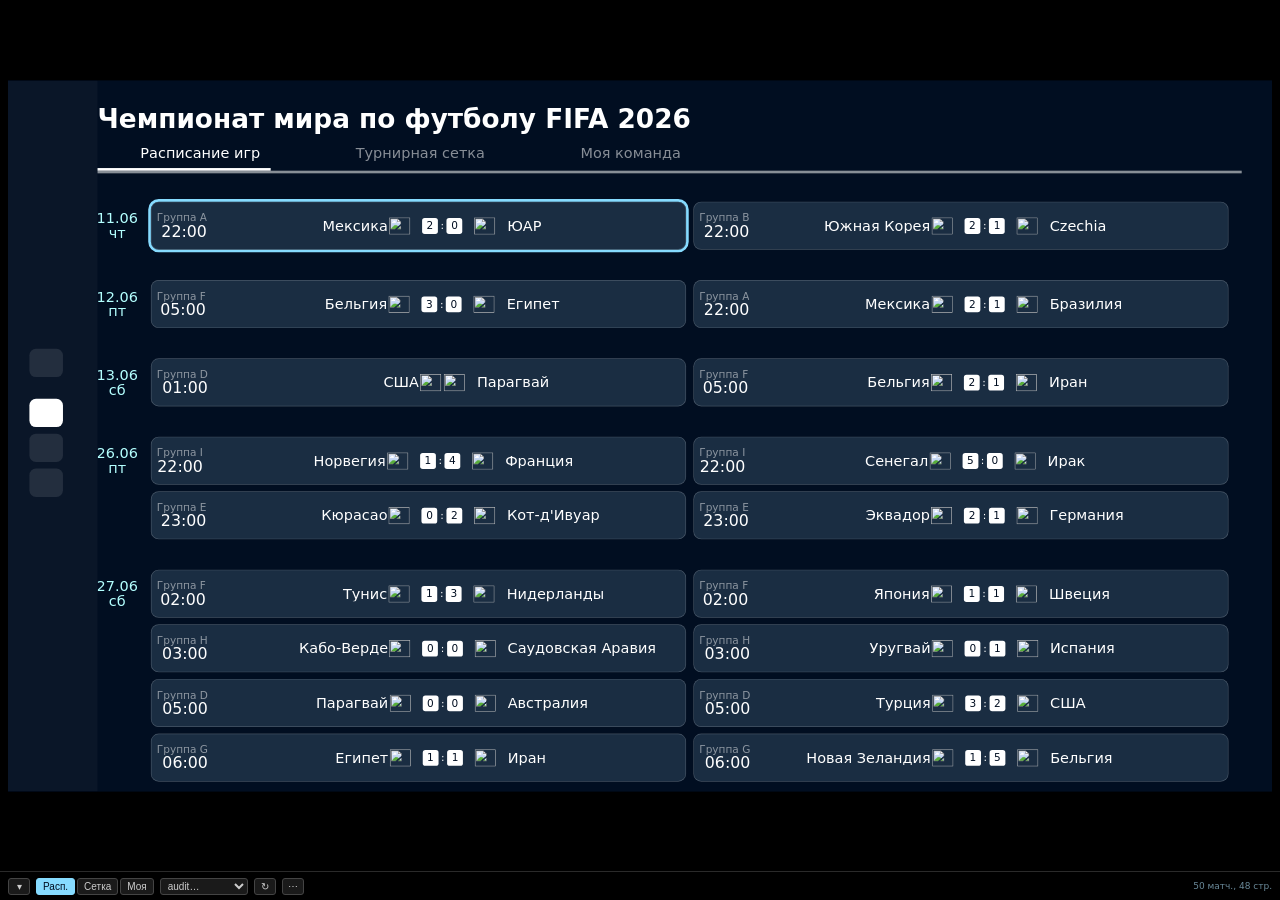
==== ui/1920/index.html @ f9c08456 "Initial FIFA 2026 Samsung TV UI reference demo. Interactive preview of schedule, bracket, my team, a" ====
<!DOCTYPE html>
<html lang="ru">
<head>
  <meta charset="UTF-8">
  <meta name="viewport" content="width=1920">
  <title>ЧМ FIFA 2026 — sport shell (preview)</title>
  <link rel="stylesheet" href="css/tokens.css">
  <link rel="stylesheet" href="css/base.css">
  <link rel="stylesheet" href="css/sport.css">
  <link rel="stylesheet" href="css/schedule.css">
  <link rel="stylesheet" href="css/bracket.css">
  <link rel="stylesheet" href="css/broadcast.css">
  <link rel="stylesheet" href="css/my-team.css">
</head>
<body class="dev-mode">

  <div id="tv-viewport">
    <div id="tv-stage">
      <div id="sport_root" class="screen">
        <div id="sport_rail">
          <div id="sport_rail_buttons">
            <div id="btn_sport_back" aria-hidden="true"></div>
            <button type="button" id="btn_sport_rail_schedule" class="sport-rail-btn"></button>
            <button type="button" id="btn_sport_rail_bracket" class="sport-rail-btn"></button>
            <button type="button" id="btn_sport_rail_my_team" class="sport-rail-btn"></button>
          </div>
        </div>

        <h1 id="tv_sport_title">Чемпионат мира по футболу FIFA 2026</h1>

        <div id="sport_tabs_container">
          <div id="sport_tab_track"></div>
          <div id="sport_tabs"></div>
        </div>

        <div id="sport_pager">
          <div id="sport_schedule_root" class="sport-page" data-page="schedule">
            <div id="rv_sport_schedule"></div>
            <div id="sport_schedule_error_container" class="preview-hidden">
              <div id="tv_schedule_error">Не удалось загрузить расписание</div>
              <button type="button" id="btn_schedule_retry">Повторить</button>
            </div>
            <button type="button" id="btn_schedule_scroll_top" class="preview-hidden">Вверх</button>
          </div>
          <div id="bracket_content_container" class="sport-page preview-hidden" data-page="bracket"></div>
          <div id="sport_my_team_root" class="sport-page preview-hidden" data-page="my_team"></div>
        </div>
      </div>

      <div id="sport_sources_dialog_root" class="preview-hidden" aria-hidden="true">
        <div id="sport_sources_panel">
          <div id="sport_sources_list"></div>
        </div>
      </div>
    </div>
  </div>

  <div id="dev-panel">
    <div class="dev-bar">
      <button type="button" id="dev-collapse" class="dev-icon" title="Свернуть">▾</button>
      <div class="dev-tabs">
        <button type="button" data-screen-tab="schedule" class="active">Расп.</button>
        <button type="button" data-screen-tab="bracket">Сетка</button>
        <button type="button" data-screen-tab="my_team">Моя</button>
      </div>
      <select id="dev-audit-presets" title="Audit preset"><option value="">audit…</option></select>
      <button type="button" id="btn-broadcast-back" class="preview-hidden" title="Закрыть каналы">back</button>
      <button type="button" id="btn-reload-mocks" class="dev-icon" title="Моки">↻</button>
      <button type="button" id="dev-more-toggle" class="dev-icon" title="Ещё">⋯</button>
      <span id="dev-status">—</span>
    </div>
    <div id="dev-more" class="dev-more preview-hidden">
      <button type="button" id="btn-schedule-toggle-error">ошибка</button>
      <button type="button" id="btn-schedule-toggle-scroll-top">вверх</button>
      <button type="button" id="btn-bracket-focus-playable">play</button>
      <button type="button" id="btn-myteam-select-belgium">бельгия</button>
      <button type="button" id="btn-broadcast-show">каналы</button>
      <button type="button" id="btn-broadcast-hide">скрыть</button>
    </div>
  </div>

  <script src="../js/fifa-data.js"></script>
  <script src="../js/fifa-flag.js"></script>
  <script src="../js/fifa-schedule-mapper.js"></script>
  <script src="../js/fifa-bracket-layout.js"></script>
  <script src="../js/fifa-bracket-mapper.js"></script>
  <script src="../js/schedule-ui.js"></script>
  <script src="../js/bracket-ui.js"></script>
  <script src="../js/fifa-teams-mapper.js"></script>
  <script src="../js/fifa-my-team-filter.js"></script>
  <script src="../js/broadcast-ui.js"></script>
  <script src="../js/my-team-ui.js"></script>
  <script src="../js/sport-ui.js"></script>
  <script src="../js/sport-pointer.js"></script>
  <script src="../js/app-preview.js"></script>
  <script>AppPreview.init();</script>
</body>
</html>
---- ui/1920/css/tokens.css ----
/* dimens.xml @ 1920 (dp × 2) */
:root {
  --sport-bg: #010E21;
  --sport-rail-bg: #0A1628;
  --sport-rail-item-bg: rgba(255, 255, 255, 0.1);
  --sport-rail-item-bg-focused: #86DBFF;
  --sport-rail-item-bg-selected: #FFFFFF;
  --sport-rail-icon-default: rgba(255, 255, 255, 0.5);
  --sport-rail-icon-active: #1A2D42;

  --sport-title-text: #FFFFFF;
  --sport-tab-text: rgba(255, 255, 255, 0.53); /* #87FFFFFF */
  --sport-tab-text-selected: #FFFFFF;
  --sport-tab-indicator: #FFFFFF;
  --sport-tab-track-inactive: rgba(255, 255, 255, 0.53); /* #87FFFFFF */

  --sport-rail-width: 136px;
  --sport-content-margin-end: 46px;
  --sport-title-margin-top: 38px;
  --sport-title-text-size: 40px;
  --sport-tabs-margin-top: 20px;
  --sport-tab-text-size: 22px;
  --sport-tab-icon-size: 25px;
  --sport-tab-item-padding-h: 16px;
  --sport-tab-icon-padding-h: 10px;
  --sport-tab-icon-text-gap: 4px;
  --sport-tab-content-indicator-gap: 10px;
  --sport-tab-spacing: 64px;
  --sport-tab-indicator-height: 4px;
  --sport-pager-margin-top: 22px;

  --sport-rail-btn-width: 51px;
  --sport-rail-btn-height: 43px;
  --sport-rail-btn-radius: 10px;
  --sport-rail-btn-pad-h: 14px;
  --sport-rail-btn-pad-v: 10px;
  --sport-rail-icon-size: 25px;
  --sport-rail-back-gap: 33px;
  --sport-rail-item-gap: 10px;
  --sport-rail-offset-x: 10px;
  --sport-rail-offset-y: 20px;

  /* Schedule @ 1920 (SportScreenMetrics + dimens × 2) */
  --schedule-padding-top: 25px;
  --schedule-padding-right: 20px;
  --schedule-padding-bottom: 112px;
  --schedule-dates-column-width: 60px;
  --schedule-dates-to-main-gap: 21px;
  --schedule-date-text-size: 22px;
  --schedule-date-line-height: 22px;
  --schedule-date-text: #B3FFFFFF;
  --schedule-section-spacing: 46px;
  --schedule-grid-gap-h: 11px;
  --schedule-grid-gap-v: 10px;
  --schedule-match-card-height: 73px;
  --schedule-match-card-radius: 12px;
  --schedule-match-card-pad-v: 10px;
  --schedule-match-card-pad-h: 8px;
  --schedule-match-inner-gap: 12px;
  --schedule-match-group-size: 16px;
  --schedule-match-time-size: 24px;
  --schedule-match-team-size: 22px;
  --schedule-match-meta-gap: 0px;
  --schedule-match-meta-text: rgba(255, 255, 255, 0.5);
  --schedule-match-meta-selected: rgba(1, 14, 33, 0.5);
  --schedule-match-flag-width: 32px;
  --schedule-match-flag-height: 26px;
  --schedule-match-flag-pad-v: 4px;
  --schedule-match-flag-pad-h: 2px;
  --schedule-match-flag-margin: 16px;
  --schedule-match-card-border: 1px;
  --schedule-match-card-border-color: rgba(255, 255, 255, 0.2);
  --schedule-match-bg-available: #1A2D42;
  --schedule-match-bg-future: #2A4057;
  --schedule-match-bg-live: #BEE0C2;
  --schedule-match-bg-selected: #FFFFFF;
  --schedule-match-text-available: #FFFFFF;
  --schedule-match-text-future: #A6FFFFFF;
  --schedule-match-text-live: #1A2D42;
  --schedule-match-text-selected: #010E21;
  --schedule-match-focus-border: 4px;
  --schedule-match-focus-color: #86DBFF;
  --schedule-score-box-height: 24px;
  --schedule-score-box-min-width: 24px;
  --schedule-score-box-pad-h: 6px;
  --schedule-score-box-radius: 4px;
  --schedule-score-text-size: 16px;
  --schedule-score-colon-margin: 4px;
  --schedule-score-box-bg: #FFFFFF;
  --schedule-score-digit-text: #010E21;
  --schedule-play-icon-size: 48px;
  --schedule-placeholder-text: #80FFFFFF;

  /* Bracket @ 1920 */
  --bracket-cell-width: 222px;
  --bracket-cell-height: 90px;
  --bracket-cell-radius: 12px;
  --bracket-cell-pad-v: 12px;
  --bracket-cell-pad-h: 16px;
  --bracket-cell-inner-gap: 16px;
  --bracket-meta-text-size: 18px;
  --bracket-team-text-size: 18px;
  --bracket-play-icon-size: 40px;
  --bracket-focus-border: 4px;
  --bracket-label-text-size: 24px;
  --bracket-label-line-height: 24px;

  /* My Team @ 1920 */
  --my-team-panel-bg: rgba(255, 255, 255, 0.1);
  --my-team-panel-radius: 16px;
  --my-team-panel-pad-v: 20px;
  --my-team-panel-edge: 26px;
  --my-team-date-col-width: 119px;
  --my-team-match-width: 491px;
  --my-team-match-height: 88px;
  --my-team-match-time-size: 24px;
  --my-team-match-team-size: 22px;
  --my-team-focus-border: 4px;

  /* Broadcast @ 1920 */
  --broadcast-panel-radius: 12px;
  --broadcast-item-focus-bg: rgba(134, 219, 255, 0.2);
  --broadcast-overlay: rgba(1, 14, 33, 0.8);

  /* Menu @ 1920 */
}
---- ui/1920/css/base.css ----
@font-face {
  font-family: 'Inter';
  font-style: normal;
  font-weight: 400;
  font-display: swap;
  src: url('../../assets/fonts/Inter-Regular.ttf') format('truetype');
}

@font-face {
  font-family: 'Inter';
  font-style: normal;
  font-weight: 500;
  font-display: swap;
  src: url('../../assets/fonts/Inter-Medium.ttf') format('truetype');
}

@font-face {
  font-family: 'Inter';
  font-style: normal;
  font-weight: 600;
  font-display: swap;
  src: url('../../assets/fonts/Inter-SemiBold.ttf') format('truetype');
}

* { box-sizing: border-box; }

html.browser-preview,
html.browser-preview body {
  width: 100%;
  height: 100%;
  overflow: hidden;
}

body {
  margin: 0;
  padding: 0;
  color: var(--sport-title-text);
  background: #000;
  font-family: 'Inter', system-ui, sans-serif;
  user-select: none;
  overflow: hidden;
}

html.browser-preview #tv-viewport {
  position: fixed;
  inset: 0 0 var(--dev-panel-height, 32px) 0;
  display: flex;
  align-items: center;
  justify-content: center;
  overflow: hidden;
}

html.browser-preview #tv-stage {
  width: 1920px;
  height: 1080px;
  transform: scale(var(--preview-scale, 1));
  transform-origin: center center;
  flex-shrink: 0;
  position: relative;
  background: var(--sport-bg);
  overflow: hidden;
}

#tv-stage {
  width: 1920px;
  height: 1080px;
  position: relative;
  background: var(--sport-bg);
  overflow: hidden;
}

.screen {
  position: absolute;
  inset: 0;
}

img { pointer-events: none; }

.preview-hidden { display: none !important; }

html.audit-mode #dev-panel { display: none; }
html.audit-mode.browser-preview #tv-viewport { bottom: 0; }

#dev-panel {
  position: fixed;
  bottom: 0;
  left: 0;
  right: 0;
  z-index: 99999;
  background: rgba(0, 0, 0, 0.9);
  border-top: 1px solid #2a2a2a;
  font: 10px/1.2 system-ui, sans-serif;
  color: #aaa;
}

#dev-panel.collapsed {
  cursor: pointer;
}

#dev-panel.collapsed .dev-bar,
#dev-panel.collapsed .dev-more {
  display: none;
}

#dev-panel.collapsed::before {
  content: 'dev';
  display: block;
  padding: 4px 10px;
  cursor: pointer;
  color: #666;
  font-size: 9px;
  letter-spacing: 0.04em;
  text-transform: uppercase;
}

#dev-panel.collapsed:hover::before {
  color: #999;
}

.dev-bar {
  display: flex;
  align-items: center;
  gap: 6px;
  padding: 4px 8px;
  min-height: 28px;
}

.dev-tabs {
  display: flex;
  gap: 2px;
}

.dev-more {
  display: flex;
  flex-wrap: wrap;
  gap: 4px;
  padding: 0 8px 5px;
}

#dev-panel button {
  cursor: pointer;
  padding: 2px 6px;
  font-size: 10px;
  margin: 0;
  border: 1px solid #444;
  background: #1a1a1a;
  color: #ccc;
  border-radius: 3px;
}

#dev-panel button.dev-icon {
  padding: 2px 5px;
  min-width: 22px;
}

#dev-panel button.active {
  background: #86DBFF;
  color: #010E21;
  border-color: #86DBFF;
}

#dev-panel select {
  font-size: 10px;
  padding: 1px 3px;
  max-width: 88px;
  background: #1a1a1a;
  color: #ccc;
  border: 1px solid #444;
  border-radius: 3px;
}

#dev-status {
  margin-left: auto;
  color: #6a8a9a;
  font-size: 9px;
  white-space: nowrap;
  overflow: hidden;
  text-overflow: ellipsis;
  max-width: 42%;
}

html.browser-preview #tv-stage .sport-rail-btn,
html.browser-preview #tv-stage .sport-tab,
html.browser-preview #tv-stage .match_card_root,
html.browser-preview #tv-stage .bracket_cell,
html.browser-preview #tv-stage .country_chip_root,
html.browser-preview #tv-stage .sport_source_item,
html.browser-preview #tv-stage #btn_schedule_scroll_top,
html.browser-preview #tv-stage #btn_schedule_retry {
  cursor: pointer;
}
---- ui/1920/css/sport.css ----
@import './tokens.css';

/* FragmentSport shell — Stage 2 */

#sport_root {
  background: var(--sport-bg);
  overflow: hidden;
}

/* —— Rail —— */
#sport_rail {
  position: absolute;
  left: 0;
  top: 0;
  bottom: 0;
  width: var(--sport-rail-width);
  background: var(--sport-rail-bg);
}

#sport_rail_buttons {
  position: absolute;
  left: 50%;
  top: 50%;
  transform: translate(calc(-50% - var(--sport-rail-offset-x)), calc(-50% - var(--sport-rail-offset-y)));
  display: flex;
  flex-direction: column;
  align-items: center;
}

#btn_sport_back {
  width: var(--sport-rail-btn-width);
  height: var(--sport-rail-btn-height);
  border-radius: var(--sport-rail-btn-radius);
  background: var(--sport-rail-item-bg);
  display: flex;
  align-items: center;
  justify-content: center;
  flex-shrink: 0;
  padding: 0;
  color: #FFFFFF;
  box-sizing: border-box;
}

.rail-icon,
.iv_tab_icon {
  display: block;
  background: currentColor;
  -webkit-mask-image: var(--icon-url);
  mask-image: var(--icon-url);
  -webkit-mask-size: contain;
  mask-size: contain;
  -webkit-mask-repeat: no-repeat;
  mask-repeat: no-repeat;
  -webkit-mask-position: center;
  mask-position: center;
}

.rail-icon {
  width: var(--sport-rail-icon-size);
  height: var(--sport-rail-icon-size);
  flex-shrink: 0;
}

.rail-back-icon {
  width: 100%;
  height: 100%;
}

.sport-rail-btn {
  margin: 0;
  padding: 0;
  width: var(--sport-rail-btn-width);
  height: var(--sport-rail-btn-height);
  border: none;
  border-radius: var(--sport-rail-btn-radius);
  background: var(--sport-rail-item-bg);
  display: flex;
  align-items: center;
  justify-content: center;
  cursor: default;
  outline: none;
  color: var(--sport-rail-icon-default);
  box-sizing: border-box;
}

#btn_sport_rail_schedule {
  margin-top: var(--sport-rail-back-gap);
}

#btn_sport_rail_bracket,
#btn_sport_rail_my_team {
  margin-top: var(--sport-rail-item-gap);
}


.sport-rail-btn.selected {
  background: var(--sport-rail-item-bg-selected);
  color: var(--sport-rail-icon-active);
}

.sport-rail-btn.focused {
  background: var(--sport-rail-item-bg-focused);
  color: var(--sport-rail-icon-active);
}

.sport-rail-btn.selected.focused {
  background: var(--sport-rail-item-bg-focused);
}

/* —— Title —— */
#tv_sport_title {
  position: absolute;
  left: var(--sport-rail-width);
  right: var(--sport-content-margin-end);
  top: var(--sport-title-margin-top);
  margin: 0;
  padding: 0;
  font-size: var(--sport-title-text-size);
  font-weight: 600;
  line-height: 1;
  letter-spacing: 0;
  color: var(--sport-title-text);
  text-align: left;
}

/* —— Tabs —— */
#sport_tabs_container {
  position: absolute;
  left: var(--sport-rail-width);
  right: var(--sport-content-margin-end);
  top: calc(
    var(--sport-title-margin-top) + var(--sport-title-text-size) + var(--sport-tabs-margin-top)
  );
  height: auto;
  padding-bottom: var(--sport-tab-indicator-height);
}

#sport_tab_track {
  position: absolute;
  left: 0;
  right: 0;
  bottom: 0;
  height: var(--sport-tab-indicator-height);
  background: var(--sport-tab-track-inactive);
  pointer-events: none;
}

#sport_tabs {
  display: flex;
  align-items: flex-start;
  gap: var(--sport-tab-spacing);
  position: relative;
  z-index: 1;
}

.sport-tab {
  display: flex;
  flex-direction: column;
  align-items: stretch;
  border: none;
  background: transparent;
  padding: 0;
  margin: 0;
  cursor: default;
  outline: none;
  min-width: 0;
  color: var(--sport-tab-text);
}

.sport-tab.selected {
  color: var(--sport-tab-text-selected);
}

.tab_content_row {
  display: flex;
  align-items: center;
  padding: 0 var(--sport-tab-item-padding-h);
}

.tab-icon-wrap {
  padding: 0 var(--sport-tab-icon-padding-h);
  display: flex;
  align-items: center;
  justify-content: center;
}

.iv_tab_icon {
  width: var(--sport-tab-icon-size);
  height: var(--sport-tab-icon-size);
}

.tv_tab_label {
  margin-left: var(--sport-tab-icon-text-gap);
  font-size: var(--sport-tab-text-size);
  font-weight: 500;
  line-height: 1;
  color: inherit;
  white-space: nowrap;
}

.tab_indicator {
  margin-top: var(--sport-tab-content-indicator-gap);
  height: var(--sport-tab-indicator-height);
  background: transparent;
  border-radius: 0;
}

.sport-tab.selected .tab_indicator {
  background: var(--sport-tab-indicator);
}

.sport-tab.focused .tab_content_row {
  color: #FFFFFF;
}

.sport-tab.focused .iv_tab_icon {
  color: #FFFFFF;
}

/* —— Pager (content slots — Stage 3+) —— */
#sport_pager {
  position: absolute;
  left: var(--sport-rail-width);
  right: var(--sport-content-margin-end);
  top: calc(
    var(--sport-title-margin-top) + var(--sport-title-text-size) + var(--sport-tabs-margin-top) +
    var(--sport-tab-icon-size) + var(--sport-tab-content-indicator-gap) +
    var(--sport-tab-indicator-height) + var(--sport-pager-margin-top)
  );
  bottom: 0;
  overflow: hidden;
}

#sport_pager.bracket-active {
  overflow: visible;
}

.sport-page {
  position: absolute;
  inset: 0;
}
---- ui/1920/css/schedule.css ----
@import '../css/tokens.css';

/* FragmentSportSchedule — Stage 3 */

#sport_schedule_root {
  position: absolute;
  inset: 0;
  overflow: hidden;
}

#rv_sport_schedule {
  position: absolute;
  inset: 0;
  overflow-x: hidden;
  overflow-y: auto;
  padding: var(--schedule-padding-top) var(--schedule-padding-right) var(--schedule-padding-bottom) 0;
  scrollbar-width: none;
}

#rv_sport_schedule::-webkit-scrollbar {
  display: none;
}

.schedule-section {
  display: flex;
  align-items: flex-start;
  margin-bottom: var(--schedule-section-spacing);
}

.schedule-section:last-child {
  margin-bottom: 0;
}

.date_block {
  width: var(--schedule-dates-column-width);
  flex-shrink: 0;
  display: flex;
  flex-direction: column;
  align-items: center;
  padding-top: calc((var(--schedule-match-card-height) - var(--schedule-date-line-height) * 2) / 2);
}

#tv_date,
.date_block .tv_date {
  font-size: var(--schedule-date-text-size);
  font-weight: 400;
  line-height: var(--schedule-date-line-height);
  color: var(--schedule-date-text);
  font-feature-settings: 'tnum';
}

#tv_day_of_week,
.date_block .tv_day_of_week {
  font-size: var(--schedule-date-text-size);
  font-weight: 400;
  line-height: var(--schedule-date-line-height);
  color: var(--schedule-date-text);
}

.rv_section_matches {
  flex: 1;
  min-width: 0;
  margin-left: var(--schedule-dates-to-main-gap);
  display: grid;
  grid-template-columns: 1fr 1fr;
  column-gap: var(--schedule-grid-gap-h);
  row-gap: var(--schedule-grid-gap-v);
}

/* —— Match card —— */
.match_card_root {
  height: var(--schedule-match-card-height);
  border-radius: var(--schedule-match-card-radius);
  border: var(--schedule-match-card-border) solid var(--schedule-match-card-border-color);
  background: var(--schedule-match-bg-available);
  color: var(--schedule-match-text-available);
  display: flex;
  align-items: center;
  padding: var(--schedule-match-card-pad-v) var(--schedule-match-card-pad-h);
  outline: none;
  position: relative;
  box-sizing: border-box;
}

.match_card_root.future {
  background: var(--schedule-match-bg-future);
  color: var(--schedule-match-text-future);
}

.match_card_root.live {
  background: var(--schedule-match-bg-live);
  color: var(--schedule-match-text-live);
}

.match_card_root.selected {
  background: var(--schedule-match-bg-selected);
  color: var(--schedule-match-text-selected);
  border-color: transparent;
}

.match_card_root.focused {
  outline: var(--schedule-match-focus-border) solid var(--schedule-match-focus-color);
  outline-offset: 0;
}

.match_card_root.selected .tv_group {
  color: var(--schedule-match-meta-selected);
}

.meta_play_slot {
  min-width: var(--schedule-play-icon-size);
  min-height: var(--schedule-play-icon-size);
  position: relative;
  flex-shrink: 0;
  display: flex;
  align-items: center;
  justify-content: center;
}

.meta_play_slot .meta_text_col {
  display: flex;
  flex-direction: column;
  align-items: flex-end;
}

.tv_group {
  font-size: var(--schedule-match-group-size);
  font-weight: 400;
  line-height: 1;
  color: var(--schedule-match-meta-text);
  text-align: right;
  white-space: nowrap;
  max-width: 88px;
  overflow: hidden;
  text-overflow: ellipsis;
}

.tv_time {
  font-size: var(--schedule-match-time-size);
  font-weight: 400;
  line-height: 1;
  margin-top: var(--schedule-match-meta-gap);
  white-space: nowrap;
}

.iv_match_play {
  position: absolute;
  left: 50%;
  top: 50%;
  transform: translate(-50%, -50%);
  width: var(--schedule-play-icon-size);
  height: var(--schedule-play-icon-size);
  display: none;
  background: url('../../assets/img/icons/ic_sport_play.svg') center / contain no-repeat;
  z-index: 1;
}

.match_card_root.focused .iv_match_play {
  display: block;
}

.match_main_content {
  flex: 1;
  min-width: 0;
  display: flex;
  align-items: center;
  margin-left: var(--schedule-match-inner-gap);
}

.tv_team_home,
.tv_team_away {
  flex: 1;
  min-width: 0;
  font-size: var(--schedule-match-team-size);
  font-weight: 500;
  line-height: 1;
  white-space: nowrap;
  overflow: hidden;
  text-overflow: ellipsis;
}

.tv_team_home {
  text-align: right;
}

.tv_team_away {
  text-align: left;
  margin-left: var(--schedule-match-flag-margin);
}

.flag_slot {
  width: var(--schedule-match-flag-width);
  height: var(--schedule-match-flag-height);
  padding: var(--schedule-match-flag-pad-v) var(--schedule-match-flag-pad-h);
  flex-shrink: 0;
  box-sizing: content-box;
}

.iv_flag_home,
.iv_flag_away,
.flag_placeholder {
  width: 100%;
  height: 100%;
  display: block;
  object-fit: contain;
}

.flag_placeholder {
  background: rgba(255, 255, 255, 0.08);
  border-radius: 2px;
}

.score_container {
  display: none;
  align-items: center;
  flex-shrink: 0;
  margin: 0 var(--schedule-match-flag-margin);
}

.score_container.visible {
  display: flex;
}

.tv_score_home,
.tv_score_away {
  min-width: var(--schedule-score-box-min-width);
  height: var(--schedule-score-box-height);
  padding: 0 var(--schedule-score-box-pad-h);
  background: var(--schedule-score-box-bg);
  color: var(--schedule-score-digit-text);
  font-size: var(--schedule-score-text-size);
  font-weight: 500;
  line-height: var(--schedule-score-box-height);
  text-align: center;
  border-radius: var(--schedule-score-box-radius);
}

.tv_score_colon {
  margin: 0 var(--schedule-score-colon-margin);
  font-size: var(--schedule-score-text-size);
  font-weight: 400;
  line-height: 1;
}

/* —— Error / scroll-top —— */
#sport_schedule_error_container {
  position: absolute;
  inset: 0;
  display: flex;
  flex-direction: column;
  align-items: center;
  justify-content: center;
  background: var(--sport-bg);
  z-index: 2;
}

#tv_schedule_error {
  font-size: 18px;
  color: var(--schedule-placeholder-text);
  text-align: center;
}

#btn_schedule_retry {
  margin-top: 16px;
  padding: 16px 40px;
  min-height: 72px;
  border-radius: 16px;
  border: none;
  background: rgba(255, 255, 255, 0.1);
  color: var(--schedule-date-text);
  font-size: 28px;
  cursor: default;
}

#btn_schedule_retry:focus {
  background: rgba(134, 219, 255, 0.2);
  outline: 2px solid #86DBFF;
  outline-offset: 0;
}

#btn_schedule_scroll_top {
  position: absolute;
  left: 50%;
  bottom: 32px;
  transform: translateX(-50%);
  z-index: 3;
  padding: 16px 40px;
  min-height: 72px;
  border-radius: 16px;
  border: none;
  background: rgba(255, 255, 255, 0.1);
  color: var(--schedule-date-text);
  font-size: 28px;
  font-weight: 400;
  cursor: default;
}

#btn_schedule_scroll_top:focus {
  background: rgba(134, 219, 255, 0.2);
  outline: 2px solid #86DBFF;
  outline-offset: 0;
}
---- ui/1920/css/bracket.css ----
@import './tokens.css';

/* FragmentSportBracket — Stage 4 */

#bracket_content_container {
  position: absolute;
  inset: 0;
  overflow: visible;
  padding: var(--bracket-focus-border);
  box-sizing: border-box;
}

#bracket_connectors,
#bracket_cells_container,
#bracket_labels_container {
  position: absolute;
  inset: 0;
  overflow: visible;
  pointer-events: none;
}

#bracket_cells_container {
  pointer-events: auto;
}

.bracket_pair_bar {
  position: absolute;
  width: 4px;
  background: #FFFFFF;
}

.bracket_round_label {
  position: absolute;
  height: var(--bracket-label-line-height);
  font-size: var(--bracket-label-text-size);
  line-height: var(--bracket-label-line-height);
  font-weight: 400;
  text-align: center;
  color: #FFFFFF;
  white-space: nowrap;
}

.bracket_cell {
  position: absolute;
  width: var(--bracket-cell-width);
  height: var(--bracket-cell-height);
  box-sizing: border-box;
  border-radius: var(--bracket-cell-radius);
  border: 1px solid rgba(255, 255, 255, 0.2);
  display: flex;
  align-items: center;
  padding: var(--bracket-cell-pad-v) var(--bracket-cell-pad-h);
  outline: none;
  overflow: visible;
  cursor: default;
}

.bracket_cell.future {
  background: #2A4057;
  color: #A6FFFFFF;
}

.bracket_cell.available {
  background: #1A2D42;
  color: #FFFFFF;
}

.bracket_cell.live {
  background: #BEE0C2;
  color: #1A2D42;
}

.bracket_cell.selected {
  background: #FFFFFF;
  color: #010E21;
}

.bracket_cell.focused {
  box-shadow: inset 0 0 0 var(--bracket-focus-border) #86DBFF;
}

.bracket_cell .meta_play_slot {
  position: relative;
  flex-shrink: 0;
  min-width: var(--bracket-play-icon-size);
  min-height: var(--bracket-play-icon-size);
  display: flex;
  align-items: center;
  justify-content: flex-end;
}

.bracket_cell .meta_text_col {
  display: flex;
  flex-direction: column;
  align-items: flex-end;
}

.bracket_cell .tv_date {
  font-size: var(--bracket-meta-text-size);
  line-height: 1;
  font-weight: 500;
}

.bracket_cell .tv_time {
  font-size: var(--bracket-meta-text-size);
  line-height: 1;
  font-weight: 500;
  margin-top: 2px;
}

.bracket_cell.selected .tv_date,
.bracket_cell.selected .tv_time {
  color: rgba(1, 14, 33, 0.5);
}

.bracket_cell.live .tv_date,
.bracket_cell.live .tv_time {
  color: #1A2D42;
}

.bracket_cell .tv_time.hidden-for-play {
  visibility: hidden;
}

.bracket_cell .iv_match_play {
  position: absolute;
  left: 50%;
  top: 50%;
  transform: translate(-50%, -50%);
  width: var(--bracket-play-icon-size);
  height: var(--bracket-play-icon-size);
  display: none;
  background: currentColor;
  -webkit-mask-image: url('../../assets/img/icons/ic_sport_play.svg');
  mask-image: url('../../assets/img/icons/ic_sport_play.svg');
  -webkit-mask-size: contain;
  mask-size: contain;
  -webkit-mask-repeat: no-repeat;
  mask-repeat: no-repeat;
  -webkit-mask-position: center;
  mask-position: center;
}

.bracket_cell .iv_match_play.visible {
  display: block;
}

.bracket_teams {
  flex: 1;
  min-width: 0;
  margin-left: var(--bracket-cell-inner-gap);
  display: flex;
  flex-direction: column;
  align-items: flex-end;
  justify-content: center;
  gap: 2px;
}

.bracket_cell .tv_team_top,
.bracket_cell .tv_team_bottom {
  width: 100%;
  font-size: var(--bracket-team-text-size);
  line-height: 1.1;
  font-weight: 500;
  text-align: right;
  white-space: nowrap;
  overflow: hidden;
  text-overflow: ellipsis;
}

.bracket_cell.selected .tv_team_top,
.bracket_cell.selected .tv_team_bottom {
  color: #010E21;
}
---- ui/1920/css/broadcast.css ----
@import './tokens.css';

/* DialogSportBroadcastSources — Stage 6 */

#sport_sources_dialog_root {
  position: absolute;
  inset: 0;
  z-index: 100;
  background: var(--broadcast-overlay);
  display: flex;
  align-items: center;
  justify-content: center;
  cursor: pointer;
}

#sport_sources_dialog_root.preview-hidden {
  display: none !important;
}

#sport_sources_panel {
  width: 440px;
  border-radius: var(--broadcast-panel-radius);
  padding: 16px;
  background: #1B2A40;
  cursor: default;
}

#sport_sources_list {
  display: flex;
  flex-direction: column;
  gap: 8px;
}

.sport_source_item {
  height: 72px;
  border-radius: 8px;
  padding: 0 24px;
  display: flex;
  align-items: center;
  justify-content: space-between;
  color: #FFFFFF;
  cursor: default;
}

.sport_source_item.focused {
  background: var(--broadcast-item-focus-bg);
}

.sport_source_title {
  font-size: 22px;
  line-height: 1.2;
  font-weight: 400;
  flex: 1;
  min-width: 0;
  white-space: nowrap;
  overflow: hidden;
  text-overflow: ellipsis;
}

.sport_source_chevron {
  width: 24px;
  height: 24px;
  flex-shrink: 0;
  margin-left: 12px;
  background: currentColor;
  -webkit-mask-image: url("data:image/svg+xml,%3Csvg xmlns='http://www.w3.org/2000/svg' viewBox='0 0 12 12'%3E%3Cpath fill='black' d='M4 2l4 4-4 4'/%3E%3C/svg%3E");
  mask-image: url("data:image/svg+xml,%3Csvg xmlns='http://www.w3.org/2000/svg' viewBox='0 0 12 12'%3E%3Cpath fill='black' d='M4 2l4 4-4 4'/%3E%3C/svg%3E");
  -webkit-mask-size: contain;
  mask-size: contain;
  -webkit-mask-repeat: no-repeat;
  mask-repeat: no-repeat;
  -webkit-mask-position: center;
  mask-position: center;
}
---- ui/1920/css/my-team.css ----
@import './tokens.css';

/* FragmentSportMyTeam — Stage 5 */

#sport_my_team_root {
  position: absolute;
  inset: 0;
  display: flex;
  overflow: hidden;
}

#my_team_countries_panel {
  flex-shrink: 0;
  width: 1070px;
  background: var(--my-team-panel-bg);
  border-radius: var(--my-team-panel-radius);
  overflow: hidden;
}

#rv_my_team_countries {
  display: grid;
  grid-template-columns: repeat(3, 348px);
  grid-auto-rows: 50px;
  column-gap: 0;
  row-gap: 0;
  padding: var(--my-team-panel-pad-v) var(--my-team-panel-edge);
  height: 100%;
  overflow-y: auto;
  scrollbar-width: none;
  align-content: start;
}

#rv_my_team_countries::-webkit-scrollbar {
  display: none;
}

.country_chip_root {
  position: relative;
  height: 50px;
  border-radius: 12px;
  display: flex;
  align-items: center;
  cursor: pointer;
  outline: none;
  width: 100%;
}

.country_chip_root.focused {
  background: rgba(134, 219, 255, 0.22);
}

.country_chip_root .tv_country_name {
  font-size: 28px;
  line-height: 28px;
  font-weight: 300;
  color: #FFFFFF;
  padding: 0 16px 0 32px;
  white-space: nowrap;
  overflow: hidden;
  text-overflow: ellipsis;
  width: 100%;
  box-sizing: border-box;
}

.country_chip_root.focused .tv_country_name {
  color: #FF7C00;
}

.my_team_bullet {
  position: absolute;
  left: 12px;
  top: 50%;
  transform: translateY(-50%);
  width: 6px;
  height: 6px;
  border-radius: 50%;
  display: none;
  background: #FF7C00;
}

.my_team_bullet.visible {
  display: block;
}

#rv_my_team_schedule {
  flex: 1;
  min-width: 0;
  margin-left: 0;
  overflow-x: hidden;
  overflow-y: auto;
  padding: 0 20px 112px 0;
  scrollbar-width: none;
}

#rv_my_team_schedule::-webkit-scrollbar {
  display: none;
}

#tv_my_team_schedule_empty {
  position: absolute;
  left: 1070px;
  right: 0;
  top: 50%;
  transform: translateY(-50%);
  text-align: center;
  font-size: 22px;
  color: rgba(255, 255, 255, 0.5);
  padding: 0 40px;
}

.my_team_section {
  display: flex;
  align-items: flex-start;
  margin-bottom: 46px;
}

.my_team_section .date_block {
  width: var(--my-team-date-col-width);
  flex-shrink: 0;
  display: flex;
  flex-direction: column;
  align-items: center;
  padding-top: 10px;
}

.my_team_section .tv_date,
.my_team_section .tv_day_of_week {
  font-size: var(--schedule-date-text-size);
  line-height: var(--schedule-date-line-height);
  color: var(--schedule-date-text);
  font-feature-settings: 'tnum';
}

.my_team_section .rv_section_matches {
  width: var(--my-team-match-width);
  flex-shrink: 0;
  display: flex;
  flex-direction: column;
  gap: 10px;
}

.my_team_match {
  height: var(--my-team-match-height);
  border-radius: 12px;
  border: 1px solid rgba(255, 255, 255, 0.2);
  display: flex;
  align-items: center;
  padding: 12px 16px;
  box-sizing: border-box;
  outline: none;
}

.my_team_match.available {
  background: #1A2D42;
  color: #FFFFFF;
}

.my_team_match.future {
  background: #2A4057;
  color: #A6FFFFFF;
}

.my_team_match.live {
  background: #BEE0C2;
  color: #1A2D42;
}

.my_team_match.selected {
  background: #FFFFFF;
  color: #010E21;
  border-color: transparent;
}

.my_team_match.selected .tv_time {
  color: rgba(1, 14, 33, 0.5);
}

.my_team_match.selected .tv_team_home,
.my_team_match.selected .tv_team_away {
  color: #010E21;
}

.my_team_match.focused {
  outline: var(--my-team-focus-border) solid #86DBFF;
  outline-offset: 0;
}

.my_team_match .meta_play_slot {
  position: relative;
  flex-shrink: 0;
  min-width: 50px;
  min-height: 50px;
  display: flex;
  align-items: center;
  justify-content: center;
}

.my_team_match .tv_time {
  font-size: var(--my-team-match-time-size);
  font-weight: 400;
  text-align: center;
}

.my_team_match .tv_time.hidden-for-play {
  visibility: hidden;
}

.my_team_match .iv_match_play {
  position: absolute;
  left: 50%;
  top: 50%;
  transform: translate(-50%, -50%);
  width: 50px;
  height: 50px;
  display: none;
  background: currentColor;
  -webkit-mask-image: url('../../assets/img/icons/ic_sport_play.svg');
  mask-image: url('../../assets/img/icons/ic_sport_play.svg');
  -webkit-mask-size: contain;
  mask-size: contain;
  -webkit-mask-repeat: no-repeat;
  mask-repeat: no-repeat;
}

.my_team_match .iv_match_play.visible {
  display: block;
}

.my_team_match_teams {
  flex: 1;
  min-width: 0;
  margin-left: 24px;
  display: flex;
  flex-direction: column;
  gap: 8px;
  align-items: flex-end;
}

.my_team_team_row {
  display: flex;
  align-items: center;
  justify-content: flex-end;
  max-width: 100%;
}

.my_team_match .tv_team_home,
.my_team_match .tv_team_away {
  font-size: var(--my-team-match-team-size);
  font-weight: 500;
  max-width: 360px;
  white-space: nowrap;
  overflow: hidden;
  text-overflow: ellipsis;
  text-align: right;
}

.my_team_match .flag_slot {
  width: 32px;
  height: 26px;
  margin-left: 12px;
  flex-shrink: 0;
  display: flex;
  align-items: center;
  justify-content: center;
}

.my_team_match .iv_flag {
  max-width: 100%;
  max-height: 100%;
  object-fit: contain;
}

.my_team_match .flag_placeholder {
  width: 28px;
  height: 18px;
  background: rgba(255, 255, 255, 0.12);
  border-radius: 2px;
}

.my_team_match .score_container.vertical {
  display: flex;
  flex-direction: column;
  gap: 8px;
  margin-left: 16px;
  flex-shrink: 0;
}

.my_team_match .score_container .tv_score_home,
.my_team_match .score_container .tv_score_away {
  min-width: 24px;
  height: 24px;
  padding: 0 6px;
  border-radius: 4px;
  background: #FFFFFF;
  color: #010E21;
  font-size: 16px;
  font-weight: 500;
  display: flex;
  align-items: center;
  justify-content: center;
  box-sizing: border-box;
}

.my_team_match.future .score_container .tv_score_home,
.my_team_match.future .score_container .tv_score_away {
  background: transparent;
  border: 1px solid rgba(255, 255, 255, 0.25);
  color: rgba(255, 255, 255, 0.4);
}

.my_team_match.selected .score_container .tv_score_home,
.my_team_match.selected .score_container .tv_score_away {
  background: #1A2D42;
  color: #FFFFFF;
}

.my_team_match.live .score_container .tv_score_home,
.my_team_match.live .score_container .tv_score_away {
  background: #1A2D42;
  color: #FFFFFF;
}
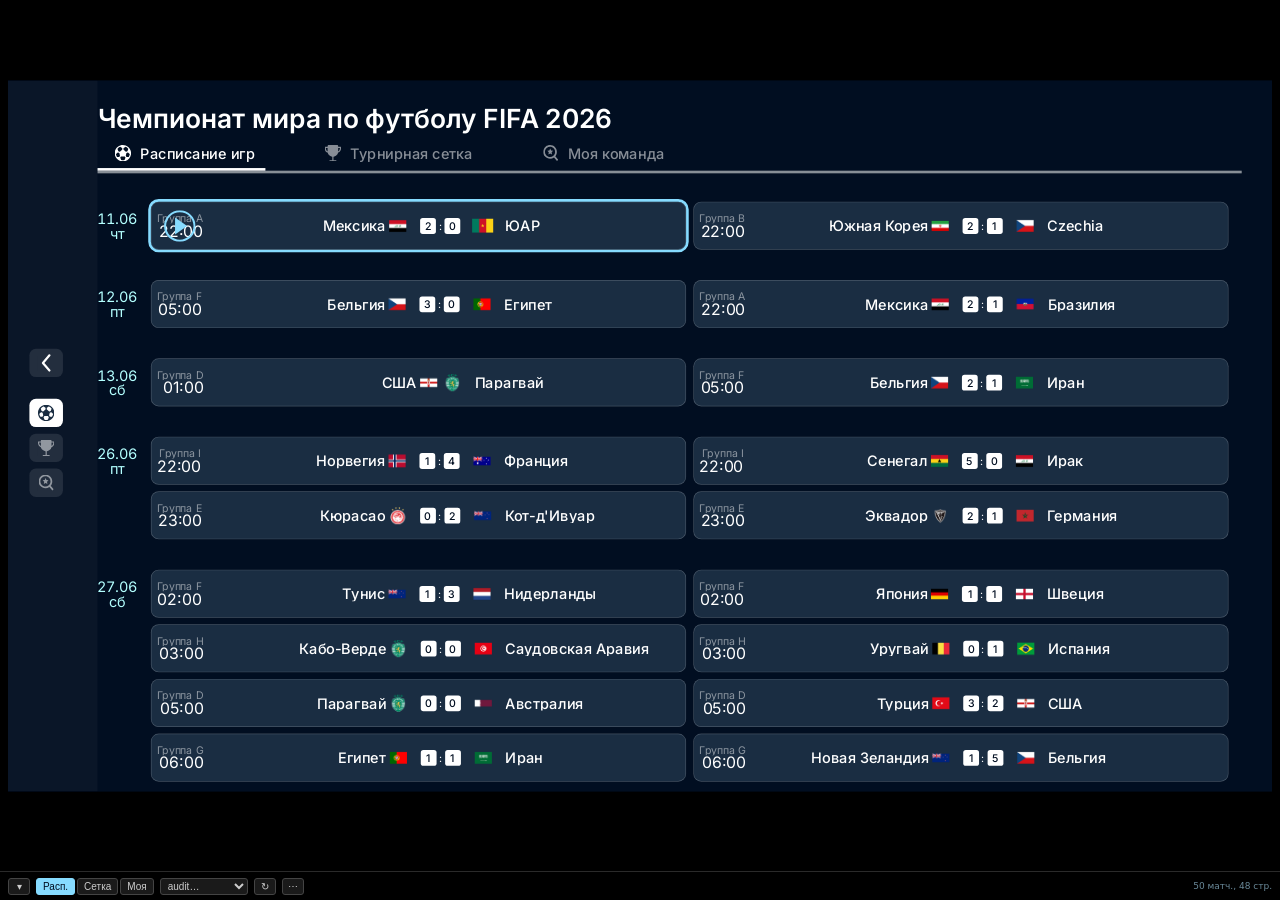
==== commit b97aacd2: "Fix asset paths for GitHub Pages demo. Resolve icons and flags from repo root via FifaAssets helper," ====
--- a/ui/1920/index.html
+++ b/ui/1920/index.html
@@ -79,6 +79,7 @@
     </div>
   </div>
 
+  <script src="../js/fifa-assets.js"></script>
   <script src="../js/fifa-data.js"></script>
   <script src="../js/fifa-flag.js"></script>
   <script src="../js/fifa-schedule-mapper.js"></script>
--- a/ui/1920/css/tokens.css
+++ b/ui/1920/css/tokens.css
@@ -80,6 +80,7 @@
   --schedule-match-text-selected: #010E21;
   --schedule-match-focus-border: 4px;
   --schedule-match-focus-color: #86DBFF;
+  --sport-match-play-color: #86DBFF;
   --schedule-score-box-height: 24px;
   --schedule-score-box-min-width: 24px;
   --schedule-score-box-pad-h: 6px;
--- a/ui/1920/css/base.css
+++ b/ui/1920/css/base.css
@@ -3,7 +3,7 @@
   font-style: normal;
   font-weight: 400;
   font-display: swap;
-  src: url('../../assets/fonts/Inter-Regular.ttf') format('truetype');
+  src: url('../../../assets/fonts/Inter-Regular.ttf') format('truetype');
 }
 
 @font-face {
@@ -11,7 +11,7 @@
   font-style: normal;
   font-weight: 500;
   font-display: swap;
-  src: url('../../assets/fonts/Inter-Medium.ttf') format('truetype');
+  src: url('../../../assets/fonts/Inter-Medium.ttf') format('truetype');
 }
 
 @font-face {
@@ -19,7 +19,7 @@
   font-style: normal;
   font-weight: 600;
   font-display: swap;
-  src: url('../../assets/fonts/Inter-SemiBold.ttf') format('truetype');
+  src: url('../../../assets/fonts/Inter-SemiBold.ttf') format('truetype');
 }
 
 * { box-sizing: border-box; }
--- a/ui/1920/css/schedule.css
+++ b/ui/1920/css/schedule.css
@@ -151,12 +151,15 @@
   width: var(--schedule-play-icon-size);
   height: var(--schedule-play-icon-size);
   display: none;
-  background: url('../../assets/img/icons/ic_sport_play.svg') center / contain no-repeat;
-  z-index: 1;
-}
-
-.match_card_root.focused .iv_match_play {
+  background: url('../../../assets/img/icons/ic_sport_play.svg') center / contain no-repeat;
+  z-index: 2;
+  pointer-events: none;
+}
+
+.iv_match_play.visible {
   display: block;
+  pointer-events: auto;
+  cursor: pointer;
 }
 
 .match_main_content {
--- a/ui/1920/css/bracket.css
+++ b/ui/1920/css/bracket.css
@@ -130,19 +130,24 @@
   width: var(--bracket-play-icon-size);
   height: var(--bracket-play-icon-size);
   display: none;
+  color: var(--sport-match-play-color);
   background: currentColor;
-  -webkit-mask-image: url('../../assets/img/icons/ic_sport_play.svg');
-  mask-image: url('../../assets/img/icons/ic_sport_play.svg');
+  -webkit-mask-image: url('../../../assets/img/icons/ic_sport_play.svg');
+  mask-image: url('../../../assets/img/icons/ic_sport_play.svg');
   -webkit-mask-size: contain;
   mask-size: contain;
   -webkit-mask-repeat: no-repeat;
   mask-repeat: no-repeat;
   -webkit-mask-position: center;
   mask-position: center;
+  z-index: 2;
+  pointer-events: none;
 }
 
 .bracket_cell .iv_match_play.visible {
   display: block;
+  pointer-events: auto;
+  cursor: pointer;
 }
 
 .bracket_teams {
--- a/ui/1920/css/my-team.css
+++ b/ui/1920/css/my-team.css
@@ -213,17 +213,22 @@
   width: 50px;
   height: 50px;
   display: none;
+  color: var(--sport-match-play-color);
   background: currentColor;
-  -webkit-mask-image: url('../../assets/img/icons/ic_sport_play.svg');
-  mask-image: url('../../assets/img/icons/ic_sport_play.svg');
+  -webkit-mask-image: url('../../../assets/img/icons/ic_sport_play.svg');
+  mask-image: url('../../../assets/img/icons/ic_sport_play.svg');
   -webkit-mask-size: contain;
   mask-size: contain;
   -webkit-mask-repeat: no-repeat;
   mask-repeat: no-repeat;
+  z-index: 2;
+  pointer-events: none;
 }
 
 .my_team_match .iv_match_play.visible {
   display: block;
+  pointer-events: auto;
+  cursor: pointer;
 }
 
 .my_team_match_teams {
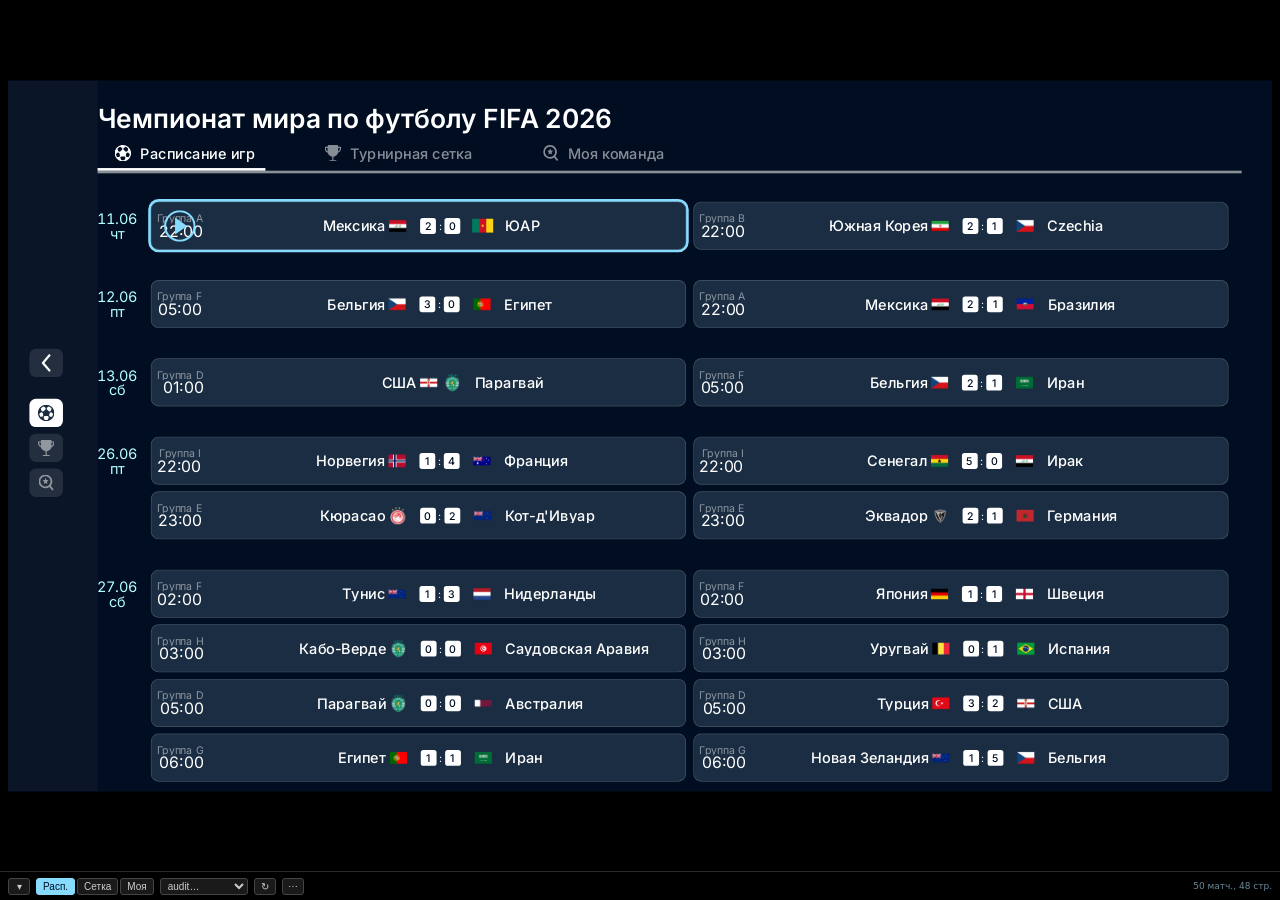
==== commit 4c475fb9: "Fix demo style bleed from schedule.css into other tabs. Scope schedule match/typography rules under " ====
--- a/ui/1920/index.html
+++ b/ui/1920/index.html
@@ -4,6 +4,7 @@
   <meta charset="UTF-8">
   <meta name="viewport" content="width=1920">
   <title>ЧМ FIFA 2026 — sport shell (preview)</title>
+  <script src="../js/fifa-assets.js"></script>
   <link rel="stylesheet" href="css/tokens.css">
   <link rel="stylesheet" href="css/base.css">
   <link rel="stylesheet" href="css/sport.css">
@@ -79,7 +80,6 @@
     </div>
   </div>
 
-  <script src="../js/fifa-assets.js"></script>
   <script src="../js/fifa-data.js"></script>
   <script src="../js/fifa-flag.js"></script>
   <script src="../js/fifa-schedule-mapper.js"></script>
--- a/ui/1920/css/schedule.css
+++ b/ui/1920/css/schedule.css
@@ -1,5 +1,3 @@
-@import '../css/tokens.css';
-
 /* FragmentSportSchedule — Stage 3 */
 
 #sport_schedule_root {
@@ -21,17 +19,17 @@
   display: none;
 }
 
-.schedule-section {
+#rv_sport_schedule .schedule-section {
   display: flex;
   align-items: flex-start;
   margin-bottom: var(--schedule-section-spacing);
 }
 
-.schedule-section:last-child {
+#rv_sport_schedule .schedule-section:last-child {
   margin-bottom: 0;
 }
 
-.date_block {
+#rv_sport_schedule .date_block {
   width: var(--schedule-dates-column-width);
   flex-shrink: 0;
   display: flex;
@@ -40,8 +38,8 @@
   padding-top: calc((var(--schedule-match-card-height) - var(--schedule-date-line-height) * 2) / 2);
 }
 
-#tv_date,
-.date_block .tv_date {
+#rv_sport_schedule .date_block .tv_date,
+#tv_date {
   font-size: var(--schedule-date-text-size);
   font-weight: 400;
   line-height: var(--schedule-date-line-height);
@@ -49,15 +47,15 @@
   font-feature-settings: 'tnum';
 }
 
-#tv_day_of_week,
-.date_block .tv_day_of_week {
+#rv_sport_schedule .date_block .tv_day_of_week,
+#tv_day_of_week {
   font-size: var(--schedule-date-text-size);
   font-weight: 400;
   line-height: var(--schedule-date-line-height);
   color: var(--schedule-date-text);
 }
 
-.rv_section_matches {
+#rv_sport_schedule .rv_section_matches {
   flex: 1;
   min-width: 0;
   margin-left: var(--schedule-dates-to-main-gap);
@@ -67,8 +65,8 @@
   row-gap: var(--schedule-grid-gap-v);
 }
 
-/* —— Match card —— */
-.match_card_root {
+/* —— Match card (scoped — не утекает в my-team / bracket) —— */
+#rv_sport_schedule .match_card_root {
   height: var(--schedule-match-card-height);
   border-radius: var(--schedule-match-card-radius);
   border: var(--schedule-match-card-border) solid var(--schedule-match-card-border-color);
@@ -82,32 +80,32 @@
   box-sizing: border-box;
 }
 
-.match_card_root.future {
+#rv_sport_schedule .match_card_root.future {
   background: var(--schedule-match-bg-future);
   color: var(--schedule-match-text-future);
 }
 
-.match_card_root.live {
+#rv_sport_schedule .match_card_root.live {
   background: var(--schedule-match-bg-live);
   color: var(--schedule-match-text-live);
 }
 
-.match_card_root.selected {
+#rv_sport_schedule .match_card_root.selected {
   background: var(--schedule-match-bg-selected);
   color: var(--schedule-match-text-selected);
   border-color: transparent;
 }
 
-.match_card_root.focused {
+#rv_sport_schedule .match_card_root.focused {
   outline: var(--schedule-match-focus-border) solid var(--schedule-match-focus-color);
   outline-offset: 0;
 }
 
-.match_card_root.selected .tv_group {
+#rv_sport_schedule .match_card_root.selected .tv_group {
   color: var(--schedule-match-meta-selected);
 }
 
-.meta_play_slot {
+#rv_sport_schedule .meta_play_slot {
   min-width: var(--schedule-play-icon-size);
   min-height: var(--schedule-play-icon-size);
   position: relative;
@@ -117,13 +115,13 @@
   justify-content: center;
 }
 
-.meta_play_slot .meta_text_col {
+#rv_sport_schedule .meta_play_slot .meta_text_col {
   display: flex;
   flex-direction: column;
   align-items: flex-end;
 }
 
-.tv_group {
+#rv_sport_schedule .tv_group {
   font-size: var(--schedule-match-group-size);
   font-weight: 400;
   line-height: 1;
@@ -135,7 +133,7 @@
   text-overflow: ellipsis;
 }
 
-.tv_time {
+#rv_sport_schedule .tv_time {
   font-size: var(--schedule-match-time-size);
   font-weight: 400;
   line-height: 1;
@@ -143,7 +141,7 @@
   white-space: nowrap;
 }
 
-.iv_match_play {
+#rv_sport_schedule .iv_match_play {
   position: absolute;
   left: 50%;
   top: 50%;
@@ -156,13 +154,16 @@
   pointer-events: none;
 }
 
-.iv_match_play.visible {
+#rv_sport_schedule .iv_match_play.visible {
   display: block;
+}
+
+#rv_sport_schedule .playable .iv_match_play.visible {
   pointer-events: auto;
   cursor: pointer;
 }
 
-.match_main_content {
+#rv_sport_schedule .match_main_content {
   flex: 1;
   min-width: 0;
   display: flex;
@@ -170,8 +171,8 @@
   margin-left: var(--schedule-match-inner-gap);
 }
 
-.tv_team_home,
-.tv_team_away {
+#rv_sport_schedule .tv_team_home,
+#rv_sport_schedule .tv_team_away {
   flex: 1;
   min-width: 0;
   font-size: var(--schedule-match-team-size);
@@ -182,16 +183,16 @@
   text-overflow: ellipsis;
 }
 
-.tv_team_home {
+#rv_sport_schedule .tv_team_home {
   text-align: right;
 }
 
-.tv_team_away {
+#rv_sport_schedule .tv_team_away {
   text-align: left;
   margin-left: var(--schedule-match-flag-margin);
 }
 
-.flag_slot {
+#rv_sport_schedule .flag_slot {
   width: var(--schedule-match-flag-width);
   height: var(--schedule-match-flag-height);
   padding: var(--schedule-match-flag-pad-v) var(--schedule-match-flag-pad-h);
@@ -199,33 +200,33 @@
   box-sizing: content-box;
 }
 
-.iv_flag_home,
-.iv_flag_away,
-.flag_placeholder {
+#rv_sport_schedule .iv_flag_home,
+#rv_sport_schedule .iv_flag_away,
+#rv_sport_schedule .flag_placeholder {
   width: 100%;
   height: 100%;
   display: block;
   object-fit: contain;
 }
 
-.flag_placeholder {
+#rv_sport_schedule .flag_placeholder {
   background: rgba(255, 255, 255, 0.08);
   border-radius: 2px;
 }
 
-.score_container {
+#rv_sport_schedule .score_container {
   display: none;
   align-items: center;
   flex-shrink: 0;
   margin: 0 var(--schedule-match-flag-margin);
 }
 
-.score_container.visible {
-  display: flex;
-}
-
-.tv_score_home,
-.tv_score_away {
+#rv_sport_schedule .score_container.visible {
+  display: flex;
+}
+
+#rv_sport_schedule .tv_score_home,
+#rv_sport_schedule .tv_score_away {
   min-width: var(--schedule-score-box-min-width);
   height: var(--schedule-score-box-height);
   padding: 0 var(--schedule-score-box-pad-h);
@@ -238,7 +239,7 @@
   border-radius: var(--schedule-score-box-radius);
 }
 
-.tv_score_colon {
+#rv_sport_schedule .tv_score_colon {
   margin: 0 var(--schedule-score-colon-margin);
   font-size: var(--schedule-score-text-size);
   font-weight: 400;
--- a/ui/1920/css/bracket.css
+++ b/ui/1920/css/bracket.css
@@ -146,6 +146,9 @@
 
 .bracket_cell .iv_match_play.visible {
   display: block;
+}
+
+.bracket_cell.playable .iv_match_play.visible {
   pointer-events: auto;
   cursor: pointer;
 }
--- a/ui/1920/css/my-team.css
+++ b/ui/1920/css/my-team.css
@@ -227,6 +227,9 @@
 
 .my_team_match .iv_match_play.visible {
   display: block;
+}
+
+.my_team_match.playable .iv_match_play.visible {
   pointer-events: auto;
   cursor: pointer;
 }
